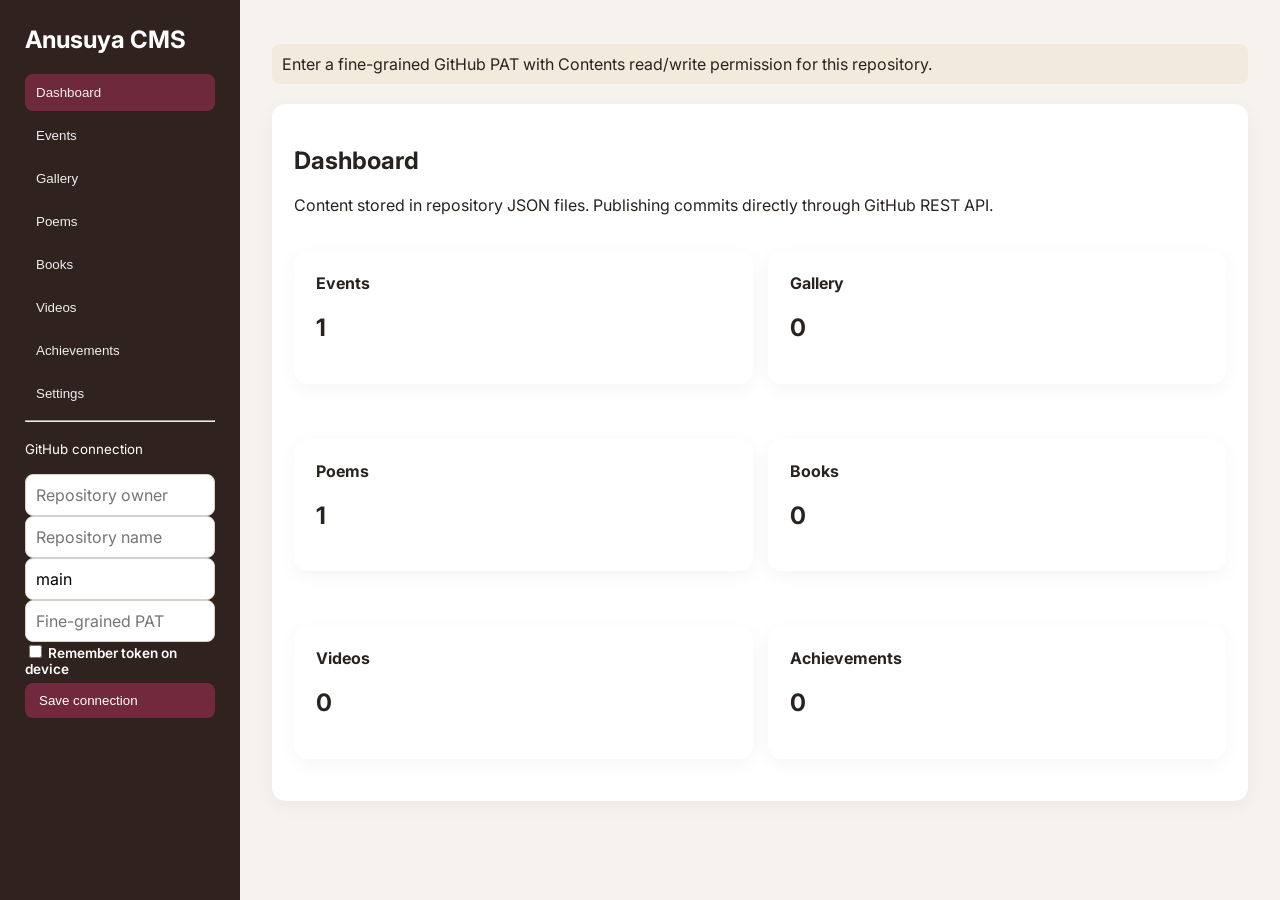
==== admin/index.html @ 7811acab "Add files via upload" ====
<!doctype html><html lang="en"><head><meta charset="utf-8"><meta name="viewport" content="width=device-width,initial-scale=1"><title>Anusuya Sahu CMS</title><link rel="stylesheet" href="css/admin.css"></head><body><div class="shell"><aside><h2>Anusuya CMS</h2><button data-page="dashboard" class="active">Dashboard</button><button data-page="events">Events</button><button data-page="gallery">Gallery</button><button data-page="poems">Poems</button><button data-page="books">Books</button><button data-page="videos">Videos</button><button data-page="achievements">Achievements</button><button data-page="settings">Settings</button><hr><p><small>GitHub connection</small></p><input id="owner" placeholder="Repository owner"><input id="repo" placeholder="Repository name"><input id="branch" placeholder="main"><input id="token" type="password" placeholder="Fine-grained PAT"><label><input id="remember" style="width:auto" type="checkbox"> Remember token on device</label><button class="btn" onclick="saveConnection()">Save connection</button></aside><main><div id="status" class="status">Enter a fine-grained GitHub PAT with Contents read/write permission for this repository.</div><div id="content"></div></main></div><script src="js/github.js"></script><script src="js/admin.js"></script></body></html>
---- admin/css/admin.css ----
@import url('https://fonts.googleapis.com/css2?family=Inter:wght@400;500;600;700&display=swap');*{box-sizing:border-box}body{margin:0;font-family:Inter;background:#f6f3ee;color:#29231f}.shell{display:grid;grid-template-columns:240px 1fr;min-height:100vh}aside{background:#30221e;color:white;padding:25px}aside h2{margin-top:0}aside button{display:block;width:100%;text-align:left;margin:6px 0;padding:11px;border:0;border-radius:8px;background:transparent;color:#eee;cursor:pointer}aside button:hover,aside button.active{background:#6f293d}main{padding:32px}.top{display:flex;justify-content:space-between;align-items:center;gap:15px}.panel{background:white;border-radius:14px;padding:22px;margin:20px 0;box-shadow:0 5px 20px #0000000b}.grid{display:grid;grid-template-columns:repeat(2,1fr);gap:15px}label{display:block;font-size:.85rem;font-weight:600;margin-bottom:4px}input,textarea,select{width:100%;padding:10px;border:1px solid #d8d1c9;border-radius:8px;font:inherit}textarea{min-height:120px}.btn{border:0;border-radius:8px;padding:10px 14px;background:#72283d;color:white;cursor:pointer}.btn.secondary{background:#675e59}.btn.danger{background:#a52a2a}.row{display:flex;gap:8px;flex-wrap:wrap}.item{border-top:1px solid #eee;padding:15px 0}.status{padding:10px;border-radius:8px;background:#f2eadc;margin:12px 0}.hidden{display:none}@media(max-width:750px){.shell{grid-template-columns:1fr}aside{position:static}.grid{grid-template-columns:1fr}}
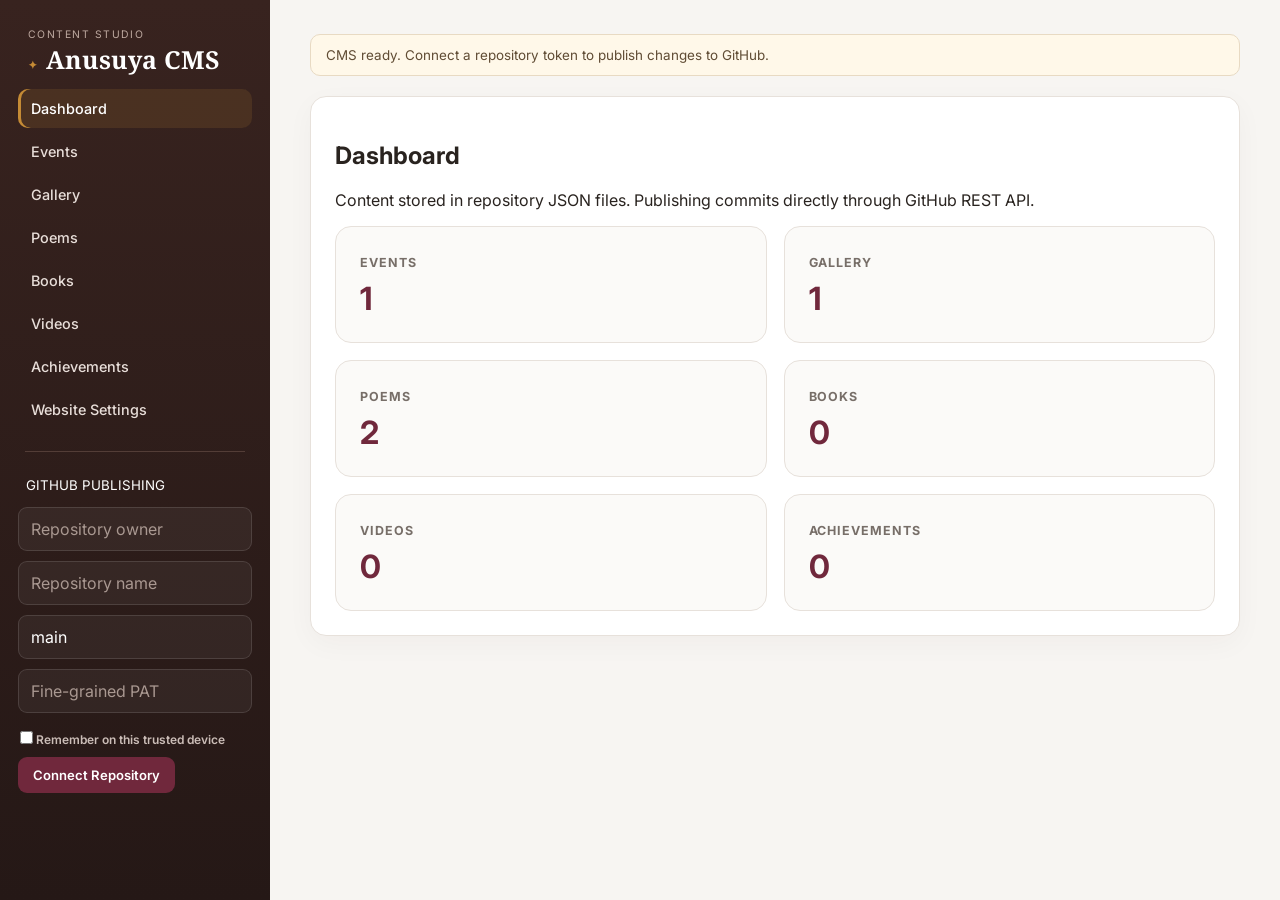
==== commit 79892b29: "Improve admin CMS layout and navigation" ====
--- a/admin/index.html
+++ b/admin/index.html
@@ -1 +1 @@
-<!doctype html><html lang="en"><head><meta charset="utf-8"><meta name="viewport" content="width=device-width,initial-scale=1"><title>Anusuya Sahu CMS</title><link rel="stylesheet" href="css/admin.css"></head><body><div class="shell"><aside><h2>Anusuya CMS</h2><button data-page="dashboard" class="active">Dashboard</button><button data-page="events">Events</button><button data-page="gallery">Gallery</button><button data-page="poems">Poems</button><button data-page="books">Books</button><button data-page="videos">Videos</button><button data-page="achievements">Achievements</button><button data-page="settings">Settings</button><hr><p><small>GitHub connection</small></p><input id="owner" placeholder="Repository owner"><input id="repo" placeholder="Repository name"><input id="branch" placeholder="main"><input id="token" type="password" placeholder="Fine-grained PAT"><label><input id="remember" style="width:auto" type="checkbox"> Remember token on device</label><button class="btn" onclick="saveConnection()">Save connection</button></aside><main><div id="status" class="status">Enter a fine-grained GitHub PAT with Contents read/write permission for this repository.</div><div id="content"></div></main></div><script src="js/github.js"></script><script src="js/admin.js"></script></body></html>+<!doctype html><html lang="en"><head><meta charset="utf-8"><meta name="viewport" content="width=device-width,initial-scale=1"><meta name="robots" content="noindex,nofollow"><title>Anusuya Sahu · Content Studio</title><link rel="stylesheet" href="css/admin.css"></head><body><div class="shell"><aside><h2>Anusuya CMS</h2><button data-page="dashboard" class="active">Dashboard</button><button data-page="events">Events</button><button data-page="gallery">Gallery</button><button data-page="poems">Poems</button><button data-page="books">Books</button><button data-page="videos">Videos</button><button data-page="achievements">Achievements</button><button data-page="settings">Website Settings</button><hr><p><small>GITHUB PUBLISHING</small></p><input id="owner" placeholder="Repository owner"><input id="repo" placeholder="Repository name"><input id="branch" placeholder="main"><input id="token" type="password" placeholder="Fine-grained PAT"><label><input id="remember" style="width:auto" type="checkbox"> Remember on this trusted device</label><button class="btn" onclick="saveConnection()">Connect Repository</button></aside><main><div id="status" class="status">CMS ready. Connect a repository token to publish changes to GitHub.</div><div id="content"></div></main></div><script src="js/github.js"></script><script src="js/admin.js"></script></body></html>
--- a/admin/css/admin.css
+++ b/admin/css/admin.css
@@ -1,2 +1,3 @@
-
-@import url('https://fonts.googleapis.com/css2?family=Inter:wght@400;500;600;700&display=swap');*{box-sizing:border-box}body{margin:0;font-family:Inter;background:#f6f3ee;color:#29231f}.shell{display:grid;grid-template-columns:240px 1fr;min-height:100vh}aside{background:#30221e;color:white;padding:25px}aside h2{margin-top:0}aside button{display:block;width:100%;text-align:left;margin:6px 0;padding:11px;border:0;border-radius:8px;background:transparent;color:#eee;cursor:pointer}aside button:hover,aside button.active{background:#6f293d}main{padding:32px}.top{display:flex;justify-content:space-between;align-items:center;gap:15px}.panel{background:white;border-radius:14px;padding:22px;margin:20px 0;box-shadow:0 5px 20px #0000000b}.grid{display:grid;grid-template-columns:repeat(2,1fr);gap:15px}label{display:block;font-size:.85rem;font-weight:600;margin-bottom:4px}input,textarea,select{width:100%;padding:10px;border:1px solid #d8d1c9;border-radius:8px;font:inherit}textarea{min-height:120px}.btn{border:0;border-radius:8px;padding:10px 14px;background:#72283d;color:white;cursor:pointer}.btn.secondary{background:#675e59}.btn.danger{background:#a52a2a}.row{display:flex;gap:8px;flex-wrap:wrap}.item{border-top:1px solid #eee;padding:15px 0}.status{padding:10px;border-radius:8px;background:#f2eadc;margin:12px 0}.hidden{display:none}@media(max-width:750px){.shell{grid-template-columns:1fr}aside{position:static}.grid{grid-template-columns:1fr}}
+@import url('https://fonts.googleapis.com/css2?family=Inter:wght@400;500;600;700&family=Noto+Serif+Devanagari:wght@600;700&display=swap');*{box-sizing:border-box}:root{--wine:#70283c;--wine2:#4b1927;--gold:#c58b35;--ink:#29231f;--muted:#776e68;--bg:#f7f5f2;--line:#e7e1db}body{margin:0;font-family:Inter,sans-serif;background:var(--bg);color:var(--ink)}.shell{display:grid;grid-template-columns:270px minmax(0,1fr);min-height:100vh}aside{position:sticky;top:0;height:100vh;background:linear-gradient(180deg,#38231f,#251816);color:white;padding:28px 18px;overflow:auto}aside h2{font-family:'Noto Serif Devanagari';font-size:1.55rem;margin:0 10px 4px}aside h2:before{content:'✦';color:var(--gold);font-size:.7rem;margin-right:9px}aside:before{content:'CONTENT STUDIO';display:block;color:#bda89f;letter-spacing:.14em;font-size:.65rem;margin:0 10px 5px}aside button[data-page]{display:flex;align-items:center;width:100%;text-align:left;margin:4px 0;padding:11px 13px;border:0;border-radius:10px;background:transparent;color:#e8ded9;cursor:pointer;font:500 .9rem Inter;transition:.18s}aside button[data-page]:hover,aside button[data-page].active{background:rgba(197,139,53,.14);color:#fff}aside button[data-page].active{box-shadow:inset 3px 0 var(--gold)}aside hr{border:0;border-top:1px solid #533d37;margin:22px 7px}aside p{margin:8px}aside input{background:#ffffff0d;border-color:#ffffff1f;color:white;margin:5px 0}aside input::placeholder{color:#a99891}aside label{color:#cbbdb7;font-size:.75rem;margin:8px 2px}.shell>main{padding:34px 40px;min-width:0}.top{display:flex;justify-content:space-between;align-items:center;gap:15px;margin-bottom:18px}.top h2{font-size:1.75rem;margin:0}.panel{background:white;border:1px solid var(--line);border-radius:16px;padding:24px;margin:18px 0;box-shadow:0 8px 28px rgba(48,32,25,.035)}.panel .panel{box-shadow:none;margin:0;background:#fbfaf8}.grid{display:grid;grid-template-columns:repeat(2,minmax(0,1fr));gap:17px}.panel>.grid>.panel b{color:var(--muted);font-size:.78rem;text-transform:uppercase;letter-spacing:.08em}.panel>.grid>.panel h2{font-size:2rem;color:var(--wine);margin:8px 0 0}label{display:block;font-size:.78rem;font-weight:600;color:#5f5651;margin-bottom:6px}input,textarea,select{width:100%;padding:11px 12px;border:1px solid #dcd5cf;border-radius:9px;background:#fff;font:inherit;outline:none;transition:.15s}input:focus,textarea:focus,select:focus{border-color:#a65d70;box-shadow:0 0 0 3px rgba(112,40,60,.08)}textarea{min-height:135px;resize:vertical}.btn{display:inline-flex;align-items:center;justify-content:center;border:0;border-radius:9px;padding:10px 15px;background:var(--wine);color:white;cursor:pointer;font:600 .82rem Inter;transition:.18s}.btn:hover{background:var(--wine2);transform:translateY(-1px)}.btn.secondary{background:#68605c}.btn.danger{background:#a23a3a}.row{display:flex;gap:8px;flex-wrap:wrap}.item{display:grid;grid-template-columns:minmax(0,1fr) auto;align-items:center;gap:16px;border-top:1px solid #eee8e3;padding:17px 4px}.item:first-child{border-top:0}.item>b{font-size:.95rem}.item small{display:inline-block;margin-left:8px;background:#f1eee9;color:#6e655f;border-radius:999px;padding:3px 8px}.status{position:relative;padding:12px 15px;border:1px solid #e8dac3;border-radius:10px;background:#fff8e9;margin:0 0 20px;color:#604c34;font-size:.84rem}.hidden{display:none}input[type=color]{height:46px;padding:5px}.connection-card{font-size:.78rem}.cms-note{color:var(--muted);font-size:.86rem}
+@media(max-width:900px){.shell{grid-template-columns:220px 1fr}.shell>main{padding:25px}.grid{grid-template-columns:1fr}.item{grid-template-columns:1fr}}
+@media(max-width:700px){.shell{display:block}aside{position:relative;height:auto;padding:18px}aside h2{margin-bottom:12px}aside button[data-page]{display:inline-flex;width:auto;margin:3px;padding:9px 11px}aside hr,aside>p,aside>input,aside>label,aside>button.btn{display:none}.shell>main{padding:18px}.top{align-items:flex-start}.panel{padding:18px}.row .btn{flex:1}.item{grid-template-columns:1fr}}
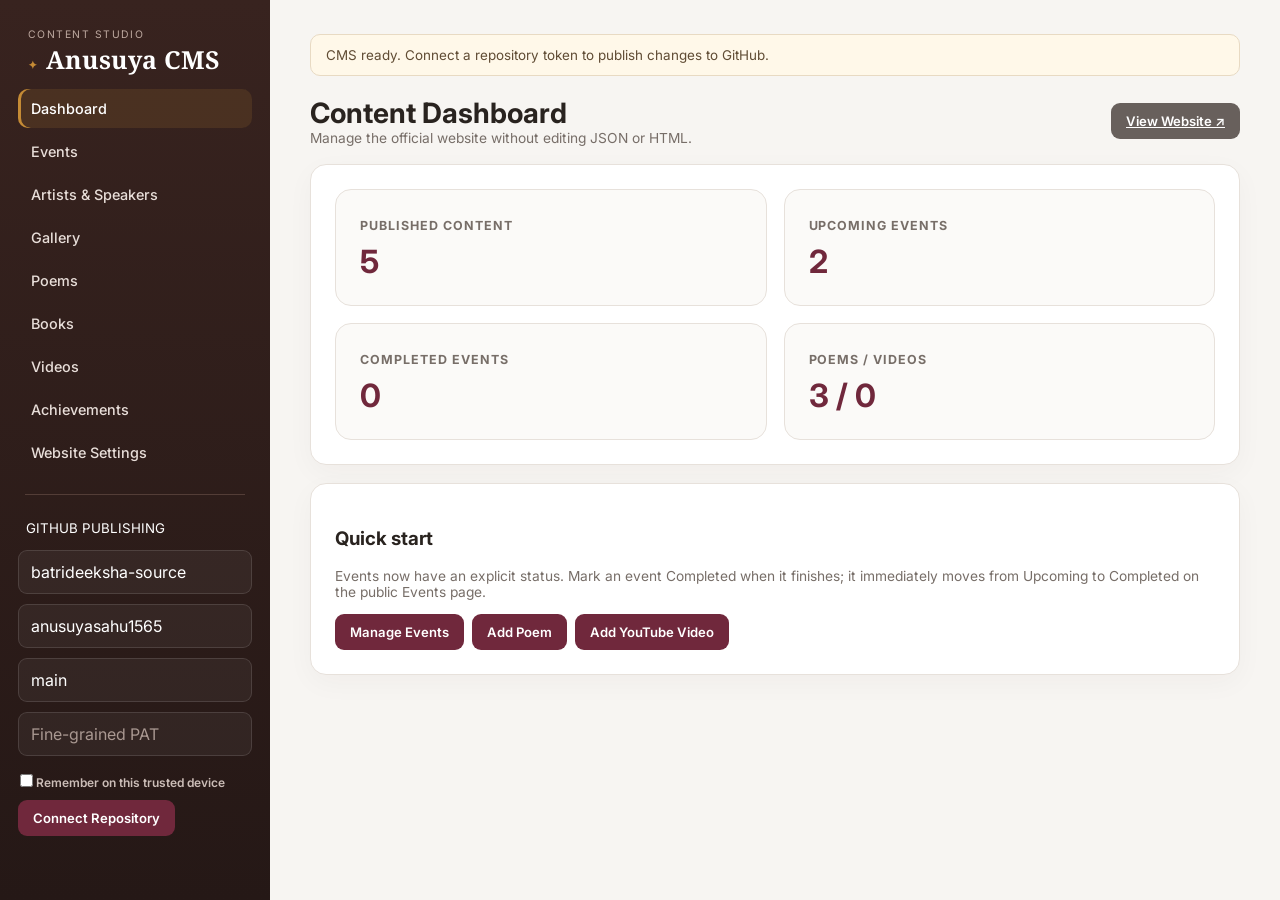
==== commit bbe23a2d: "Add Featured People manager to CMS" ====
--- a/admin/index.html
+++ b/admin/index.html
@@ -1 +1 @@
-<!doctype html><html lang="en"><head><meta charset="utf-8"><meta name="viewport" content="width=device-width,initial-scale=1"><meta name="robots" content="noindex,nofollow"><title>Anusuya Sahu · Content Studio</title><link rel="stylesheet" href="css/admin.css"></head><body><div class="shell"><aside><h2>Anusuya CMS</h2><button data-page="dashboard" class="active">Dashboard</button><button data-page="events">Events</button><button data-page="gallery">Gallery</button><button data-page="poems">Poems</button><button data-page="books">Books</button><button data-page="videos">Videos</button><button data-page="achievements">Achievements</button><button data-page="settings">Website Settings</button><hr><p><small>GITHUB PUBLISHING</small></p><input id="owner" placeholder="Repository owner"><input id="repo" placeholder="Repository name"><input id="branch" placeholder="main"><input id="token" type="password" placeholder="Fine-grained PAT"><label><input id="remember" style="width:auto" type="checkbox"> Remember on this trusted device</label><button class="btn" onclick="saveConnection()">Connect Repository</button></aside><main><div id="status" class="status">CMS ready. Connect a repository token to publish changes to GitHub.</div><div id="content"></div></main></div><script src="js/github.js"></script><script src="js/admin.js"></script></body></html>+<!doctype html><html lang="en"><head><meta charset="utf-8"><meta name="viewport" content="width=device-width,initial-scale=1"><meta name="robots" content="noindex,nofollow"><title>Anusuya Sahu · Content Studio</title><link rel="stylesheet" href="css/admin.css"></head><body><div class="shell"><aside><h2>Anusuya CMS</h2><button data-page="dashboard" class="active">Dashboard</button><button data-page="events">Events</button><button data-page="people">Artists & Speakers</button><button data-page="gallery">Gallery</button><button data-page="poems">Poems</button><button data-page="books">Books</button><button data-page="videos">Videos</button><button data-page="achievements">Achievements</button><button data-page="settings">Website Settings</button><hr><p><small>GITHUB PUBLISHING</small></p><input id="owner" placeholder="Repository owner"><input id="repo" placeholder="Repository name"><input id="branch" placeholder="main"><input id="token" type="password" placeholder="Fine-grained PAT"><label><input id="remember" style="width:auto" type="checkbox"> Remember on this trusted device</label><button class="btn" onclick="saveConnection()">Connect Repository</button></aside><main><div id="status" class="status">CMS ready. Connect a repository token to publish changes to GitHub.</div><div id="content"></div></main></div><script src="js/github.js"></script><script src="js/admin.js"></script></body></html>
--- a/admin/css/admin.css
+++ b/admin/css/admin.css
@@ -1,3 +1,3 @@
-@import url('https://fonts.googleapis.com/css2?family=Inter:wght@400;500;600;700&family=Noto+Serif+Devanagari:wght@600;700&display=swap');*{box-sizing:border-box}:root{--wine:#70283c;--wine2:#4b1927;--gold:#c58b35;--ink:#29231f;--muted:#776e68;--bg:#f7f5f2;--line:#e7e1db}body{margin:0;font-family:Inter,sans-serif;background:var(--bg);color:var(--ink)}.shell{display:grid;grid-template-columns:270px minmax(0,1fr);min-height:100vh}aside{position:sticky;top:0;height:100vh;background:linear-gradient(180deg,#38231f,#251816);color:white;padding:28px 18px;overflow:auto}aside h2{font-family:'Noto Serif Devanagari';font-size:1.55rem;margin:0 10px 4px}aside h2:before{content:'✦';color:var(--gold);font-size:.7rem;margin-right:9px}aside:before{content:'CONTENT STUDIO';display:block;color:#bda89f;letter-spacing:.14em;font-size:.65rem;margin:0 10px 5px}aside button[data-page]{display:flex;align-items:center;width:100%;text-align:left;margin:4px 0;padding:11px 13px;border:0;border-radius:10px;background:transparent;color:#e8ded9;cursor:pointer;font:500 .9rem Inter;transition:.18s}aside button[data-page]:hover,aside button[data-page].active{background:rgba(197,139,53,.14);color:#fff}aside button[data-page].active{box-shadow:inset 3px 0 var(--gold)}aside hr{border:0;border-top:1px solid #533d37;margin:22px 7px}aside p{margin:8px}aside input{background:#ffffff0d;border-color:#ffffff1f;color:white;margin:5px 0}aside input::placeholder{color:#a99891}aside label{color:#cbbdb7;font-size:.75rem;margin:8px 2px}.shell>main{padding:34px 40px;min-width:0}.top{display:flex;justify-content:space-between;align-items:center;gap:15px;margin-bottom:18px}.top h2{font-size:1.75rem;margin:0}.panel{background:white;border:1px solid var(--line);border-radius:16px;padding:24px;margin:18px 0;box-shadow:0 8px 28px rgba(48,32,25,.035)}.panel .panel{box-shadow:none;margin:0;background:#fbfaf8}.grid{display:grid;grid-template-columns:repeat(2,minmax(0,1fr));gap:17px}.panel>.grid>.panel b{color:var(--muted);font-size:.78rem;text-transform:uppercase;letter-spacing:.08em}.panel>.grid>.panel h2{font-size:2rem;color:var(--wine);margin:8px 0 0}label{display:block;font-size:.78rem;font-weight:600;color:#5f5651;margin-bottom:6px}input,textarea,select{width:100%;padding:11px 12px;border:1px solid #dcd5cf;border-radius:9px;background:#fff;font:inherit;outline:none;transition:.15s}input:focus,textarea:focus,select:focus{border-color:#a65d70;box-shadow:0 0 0 3px rgba(112,40,60,.08)}textarea{min-height:135px;resize:vertical}.btn{display:inline-flex;align-items:center;justify-content:center;border:0;border-radius:9px;padding:10px 15px;background:var(--wine);color:white;cursor:pointer;font:600 .82rem Inter;transition:.18s}.btn:hover{background:var(--wine2);transform:translateY(-1px)}.btn.secondary{background:#68605c}.btn.danger{background:#a23a3a}.row{display:flex;gap:8px;flex-wrap:wrap}.item{display:grid;grid-template-columns:minmax(0,1fr) auto;align-items:center;gap:16px;border-top:1px solid #eee8e3;padding:17px 4px}.item:first-child{border-top:0}.item>b{font-size:.95rem}.item small{display:inline-block;margin-left:8px;background:#f1eee9;color:#6e655f;border-radius:999px;padding:3px 8px}.status{position:relative;padding:12px 15px;border:1px solid #e8dac3;border-radius:10px;background:#fff8e9;margin:0 0 20px;color:#604c34;font-size:.84rem}.hidden{display:none}input[type=color]{height:46px;padding:5px}.connection-card{font-size:.78rem}.cms-note{color:var(--muted);font-size:.86rem}
+@import url('https://fonts.googleapis.com/css2?family=Inter:wght@400;500;600;700&family=Noto+Serif+Devanagari:wght@600;700&display=swap');*{box-sizing:border-box}:root{--wine:#70283c;--wine2:#4b1927;--gold:#c58b35;--ink:#29231f;--muted:#776e68;--bg:#f7f5f2;--line:#e7e1db}body{margin:0;font-family:Inter,sans-serif;background:var(--bg);color:var(--ink)}.shell{display:grid;grid-template-columns:270px minmax(0,1fr);min-height:100vh}aside{position:sticky;top:0;height:100vh;background:linear-gradient(180deg,#38231f,#251816);color:white;padding:28px 18px;overflow:auto}aside h2{font-family:'Noto Serif Devanagari';font-size:1.55rem;margin:0 10px 4px}aside h2:before{content:'✦';color:var(--gold);font-size:.7rem;margin-right:9px}aside:before{content:'CONTENT STUDIO';display:block;color:#bda89f;letter-spacing:.14em;font-size:.65rem;margin:0 10px 5px}aside button[data-page]{display:flex;align-items:center;width:100%;text-align:left;margin:4px 0;padding:11px 13px;border:0;border-radius:10px;background:transparent;color:#e8ded9;cursor:pointer;font:500 .9rem Inter;transition:.18s}aside button[data-page]:hover,aside button[data-page].active{background:rgba(197,139,53,.14);color:#fff}aside button[data-page].active{box-shadow:inset 3px 0 var(--gold)}aside hr{border:0;border-top:1px solid #533d37;margin:22px 7px}aside p{margin:8px}aside input{background:#ffffff0d;border-color:#ffffff1f;color:white;margin:5px 0}aside input::placeholder{color:#a99891}aside label{color:#cbbdb7;font-size:.75rem;margin:8px 2px}.shell>main{padding:34px 40px;min-width:0}.top{display:flex;justify-content:space-between;align-items:center;gap:15px;margin-bottom:18px}.top h2{font-size:1.75rem;margin:0}.panel{background:white;border:1px solid var(--line);border-radius:16px;padding:24px;margin:18px 0;box-shadow:0 8px 28px rgba(48,32,25,.035)}.panel .panel{box-shadow:none;margin:0;background:#fbfaf8}.grid{display:grid;grid-template-columns:repeat(2,minmax(0,1fr));gap:17px}.panel>.grid>.panel b{color:var(--muted);font-size:.78rem;text-transform:uppercase;letter-spacing:.08em}.panel>.grid>.panel h2{font-size:2rem;color:var(--wine);margin:8px 0 0}label{display:block;font-size:.78rem;font-weight:600;color:#5f5651;margin-bottom:6px}input,textarea,select{width:100%;padding:11px 12px;border:1px solid #dcd5cf;border-radius:9px;background:#fff;font:inherit;outline:none;transition:.15s}input:focus,textarea:focus,select:focus{border-color:#a65d70;box-shadow:0 0 0 3px rgba(112,40,60,.08)}textarea{min-height:135px;resize:vertical}.btn{display:inline-flex;align-items:center;justify-content:center;border:0;border-radius:9px;padding:10px 15px;background:var(--wine);color:white;cursor:pointer;font:600 .82rem Inter;transition:.18s}.btn:hover{background:var(--wine2);transform:translateY(-1px)}.btn.secondary{background:#68605c}.btn.danger{background:#a23a3a}.btn.success{background:#32634a}.btn.success:hover{background:#244d39}.btn.outline{background:#fff;color:var(--wine);border:1px solid #d9c6cc}.row{display:flex;gap:8px;flex-wrap:wrap}.item{display:grid;grid-template-columns:minmax(0,1fr) auto;align-items:center;gap:16px;border-top:1px solid #eee8e3;padding:17px 4px}.item:first-child{border-top:0}.item>b{font-size:.95rem}.item small{display:inline-block;margin-left:8px;background:#f1eee9;color:#6e655f;border-radius:999px;padding:3px 8px}.status{position:relative;padding:12px 15px;border:1px solid #e8dac3;border-radius:10px;background:#fff8e9;margin:0 0 20px;color:#604c34;font-size:.84rem}.hidden{display:none}input[type=color]{height:46px;padding:5px}.connection-card{font-size:.78rem}.cms-note{color:var(--muted);font-size:.86rem}.event-admin-badge{display:inline-flex;margin-left:8px;padding:4px 8px;border-radius:999px;font-size:.72rem;font-weight:700}.event-admin-badge.upcoming{background:#fff4df;color:#92580b}.event-admin-badge.completed{background:#eaf4ed;color:#376148}.event-status-editor{background:linear-gradient(135deg,#fbf6ee,#fff);border:1px solid #eadcc9;border-radius:14px;padding:17px;margin-bottom:20px}.status-options{display:grid;grid-template-columns:1fr 1fr;gap:12px}.status-choice{display:flex;align-items:center;gap:11px;padding:14px;border:1px solid #ddd5cf;border-radius:11px;background:#fff;cursor:pointer;margin:0}.status-choice:has(input:checked){border-color:var(--wine);box-shadow:0 0 0 3px rgba(112,40,60,.07)}.status-choice input{width:auto;margin:0}.status-choice span{display:flex;flex-direction:column}.status-choice b{font-size:.86rem}.status-choice small{color:var(--muted);font-weight:400;margin:2px 0 0;background:none;padding:0}
 @media(max-width:900px){.shell{grid-template-columns:220px 1fr}.shell>main{padding:25px}.grid{grid-template-columns:1fr}.item{grid-template-columns:1fr}}
-@media(max-width:700px){.shell{display:block}aside{position:relative;height:auto;padding:18px}aside h2{margin-bottom:12px}aside button[data-page]{display:inline-flex;width:auto;margin:3px;padding:9px 11px}aside hr,aside>p,aside>input,aside>label,aside>button.btn{display:none}.shell>main{padding:18px}.top{align-items:flex-start}.panel{padding:18px}.row .btn{flex:1}.item{grid-template-columns:1fr}}
+@media(max-width:700px){.shell{display:block}aside{position:relative;height:auto;padding:18px}aside h2{margin-bottom:12px}aside button[data-page]{display:inline-flex;width:auto;margin:3px;padding:9px 11px}aside hr,aside>p,aside>input,aside>label,aside>button.btn{display:none}.shell>main{padding:18px}.top{align-items:flex-start}.panel{padding:18px}.row .btn{flex:1}.item{grid-template-columns:1fr}.status-options{grid-template-columns:1fr}.event-admin-badge{margin:8px 0 0}}
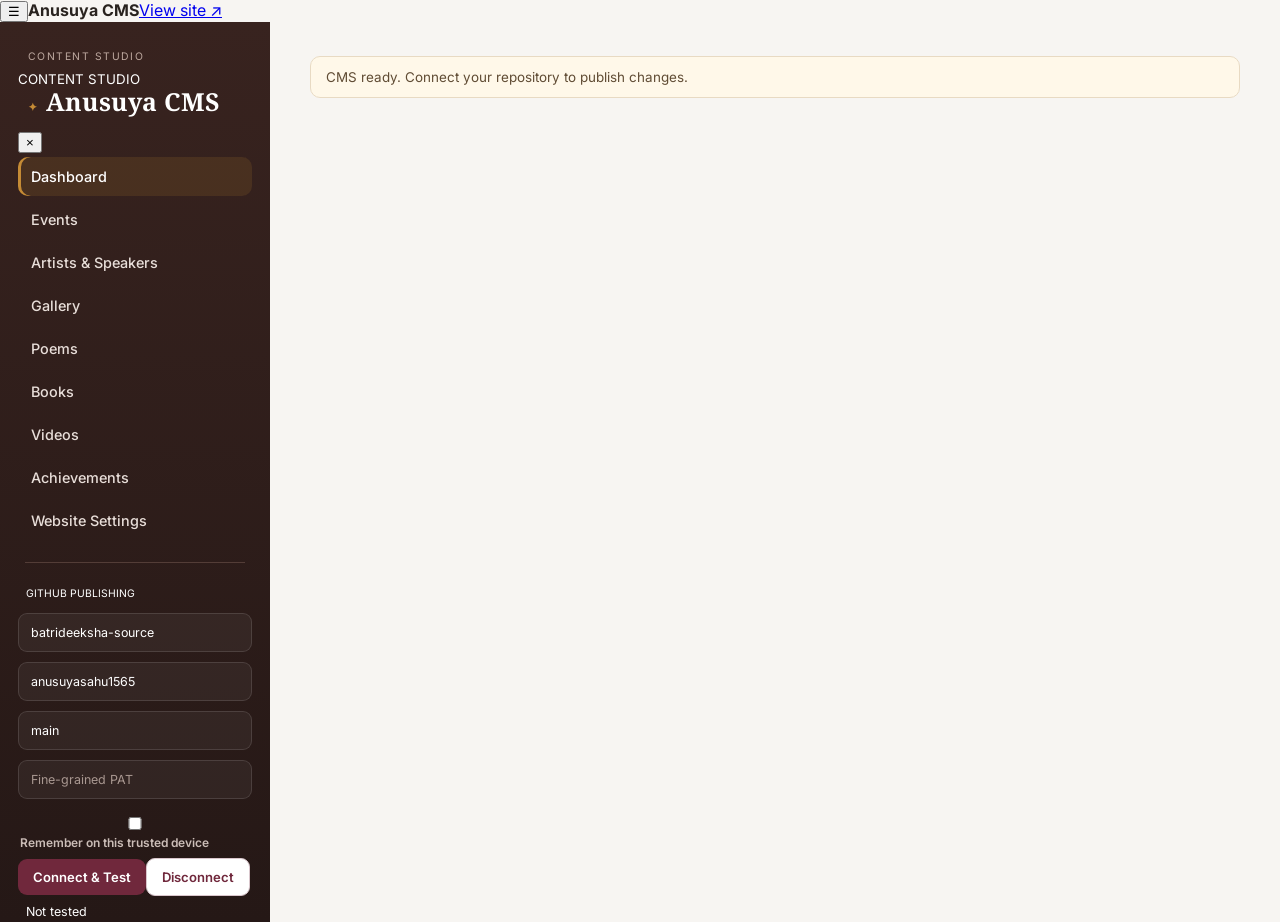
==== commit 6f5969d7: "Upgrade admin CMS shell and mobile controls" ====
--- a/admin/index.html
+++ b/admin/index.html
@@ -1 +1 @@
-<!doctype html><html lang="en"><head><meta charset="utf-8"><meta name="viewport" content="width=device-width,initial-scale=1"><meta name="robots" content="noindex,nofollow"><title>Anusuya Sahu · Content Studio</title><link rel="stylesheet" href="css/admin.css"></head><body><div class="shell"><aside><h2>Anusuya CMS</h2><button data-page="dashboard" class="active">Dashboard</button><button data-page="events">Events</button><button data-page="people">Artists & Speakers</button><button data-page="gallery">Gallery</button><button data-page="poems">Poems</button><button data-page="books">Books</button><button data-page="videos">Videos</button><button data-page="achievements">Achievements</button><button data-page="settings">Website Settings</button><hr><p><small>GITHUB PUBLISHING</small></p><input id="owner" placeholder="Repository owner"><input id="repo" placeholder="Repository name"><input id="branch" placeholder="main"><input id="token" type="password" placeholder="Fine-grained PAT"><label><input id="remember" style="width:auto" type="checkbox"> Remember on this trusted device</label><button class="btn" onclick="saveConnection()">Connect Repository</button></aside><main><div id="status" class="status">CMS ready. Connect a repository token to publish changes to GitHub.</div><div id="content"></div></main></div><script src="js/github.js"></script><script src="js/admin.js"></script></body></html>+<!doctype html><html lang="en"><head><meta charset="utf-8"><meta name="viewport" content="width=device-width,initial-scale=1,viewport-fit=cover"><meta name="robots" content="noindex,nofollow"><title>Anusuya Sahu · Content Studio</title><link rel="stylesheet" href="css/admin.css"></head><body><header class="mobile-admin-bar"><button id="adminMenu" aria-label="Open admin menu">☰</button><b>Anusuya CMS</b><a href="../index.html" target="_blank">View site ↗</a></header><div class="shell"><aside id="adminSidebar"><div class="side-head"><div><small>CONTENT STUDIO</small><h2>Anusuya CMS</h2></div><button id="closeAdminMenu" aria-label="Close menu">×</button></div><nav class="cms-nav"><button data-page="dashboard" class="active">Dashboard</button><button data-page="events">Events</button><button data-page="people">Artists & Speakers</button><button data-page="gallery">Gallery</button><button data-page="poems">Poems</button><button data-page="books">Books</button><button data-page="videos">Videos</button><button data-page="achievements">Achievements</button><button data-page="settings">Website Settings</button></nav><hr><section class="connection-card"><p><small>GITHUB PUBLISHING</small></p><input id="owner" placeholder="Repository owner" autocomplete="off"><input id="repo" placeholder="Repository name" autocomplete="off"><input id="branch" placeholder="main" autocomplete="off"><input id="token" type="password" placeholder="Fine-grained PAT" autocomplete="off"><label class="remember"><input id="remember" type="checkbox"> Remember on this trusted device</label><div class="connection-actions"><button class="btn" onclick="saveConnection()">Connect & Test</button><button class="btn outline" onclick="disconnectGitHub()">Disconnect</button></div><p id="connectionState" class="connection-state">Not tested</p></section></aside><main><div id="status" class="status" role="status">CMS ready. Connect your repository to publish changes.</div><div id="content"></div></main></div><script src="js/github.js"></script><script src="js/admin.js"></script><script>const sidebar=document.getElementById('adminSidebar');adminMenu.onclick=()=>sidebar.classList.add('open');closeAdminMenu.onclick=()=>sidebar.classList.remove('open');document.addEventListener('click',e=>{if(innerWidth<=700&&e.target.closest('.cms-nav button'))sidebar.classList.remove('open')});</script></body></html>
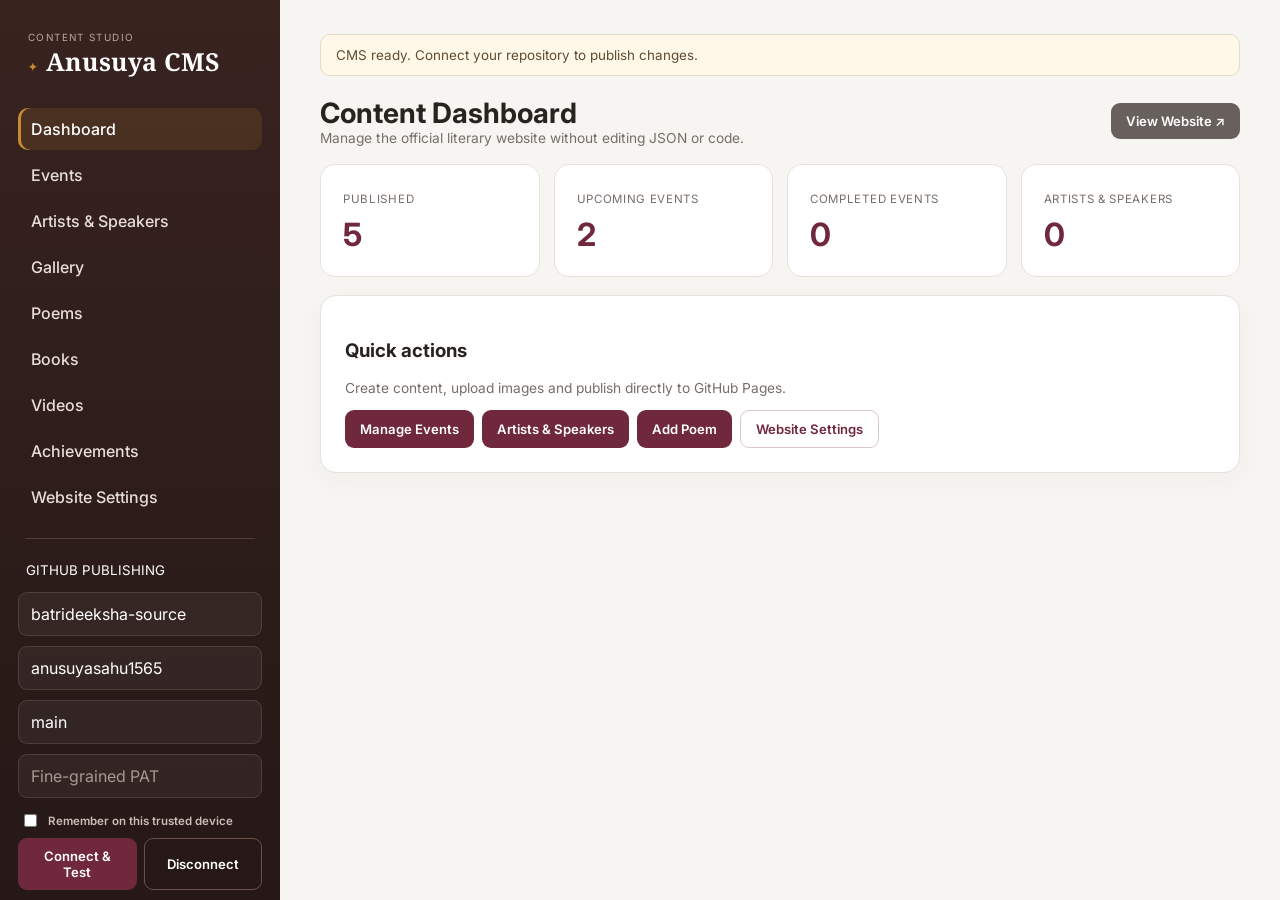
==== commit 62f2299c: "Enable iPhone friendly CMS image uploads" ====
--- a/admin/index.html
+++ b/admin/index.html
@@ -1 +1 @@
-<!doctype html><html lang="en"><head><meta charset="utf-8"><meta name="viewport" content="width=device-width,initial-scale=1,viewport-fit=cover"><meta name="robots" content="noindex,nofollow"><title>Anusuya Sahu · Content Studio</title><link rel="stylesheet" href="css/admin.css"></head><body><header class="mobile-admin-bar"><button id="adminMenu" aria-label="Open admin menu">☰</button><b>Anusuya CMS</b><a href="../index.html" target="_blank">View site ↗</a></header><div class="shell"><aside id="adminSidebar"><div class="side-head"><div><small>CONTENT STUDIO</small><h2>Anusuya CMS</h2></div><button id="closeAdminMenu" aria-label="Close menu">×</button></div><nav class="cms-nav"><button data-page="dashboard" class="active">Dashboard</button><button data-page="events">Events</button><button data-page="people">Artists & Speakers</button><button data-page="gallery">Gallery</button><button data-page="poems">Poems</button><button data-page="books">Books</button><button data-page="videos">Videos</button><button data-page="achievements">Achievements</button><button data-page="settings">Website Settings</button></nav><hr><section class="connection-card"><p><small>GITHUB PUBLISHING</small></p><input id="owner" placeholder="Repository owner" autocomplete="off"><input id="repo" placeholder="Repository name" autocomplete="off"><input id="branch" placeholder="main" autocomplete="off"><input id="token" type="password" placeholder="Fine-grained PAT" autocomplete="off"><label class="remember"><input id="remember" type="checkbox"> Remember on this trusted device</label><div class="connection-actions"><button class="btn" onclick="saveConnection()">Connect & Test</button><button class="btn outline" onclick="disconnectGitHub()">Disconnect</button></div><p id="connectionState" class="connection-state">Not tested</p></section></aside><main><div id="status" class="status" role="status">CMS ready. Connect your repository to publish changes.</div><div id="content"></div></main></div><script src="js/github.js"></script><script src="js/admin.js"></script><script>const sidebar=document.getElementById('adminSidebar');adminMenu.onclick=()=>sidebar.classList.add('open');closeAdminMenu.onclick=()=>sidebar.classList.remove('open');document.addEventListener('click',e=>{if(innerWidth<=700&&e.target.closest('.cms-nav button'))sidebar.classList.remove('open')});</script></body></html>+<!doctype html><html lang="en"><head><meta charset="utf-8"><meta name="viewport" content="width=device-width,initial-scale=1,viewport-fit=cover"><meta name="robots" content="noindex,nofollow"><title>Anusuya Sahu · Content Studio</title><link rel="stylesheet" href="css/admin.css"></head><body><header class="mobile-admin-bar"><button id="adminMenu" aria-label="Open admin menu">☰</button><b>Anusuya CMS</b><a href="../index.html" target="_blank">View site ↗</a></header><div class="shell"><aside id="adminSidebar"><div class="side-head"><div><small>CONTENT STUDIO</small><h2>Anusuya CMS</h2></div><button id="closeAdminMenu" aria-label="Close menu">×</button></div><nav class="cms-nav"><button data-page="dashboard" class="active">Dashboard</button><button data-page="events">Events</button><button data-page="people">Artists & Speakers</button><button data-page="gallery">Gallery</button><button data-page="poems">Poems</button><button data-page="books">Books</button><button data-page="videos">Videos</button><button data-page="achievements">Achievements</button><button data-page="settings">Website Settings</button></nav><hr><section class="connection-card"><p><small>GITHUB PUBLISHING</small></p><input id="owner" placeholder="Repository owner" autocomplete="off"><input id="repo" placeholder="Repository name" autocomplete="off"><input id="branch" placeholder="main" autocomplete="off"><input id="token" type="password" placeholder="Fine-grained PAT" autocomplete="off"><label class="remember"><input id="remember" type="checkbox"> Remember on this trusted device</label><div class="connection-actions"><button class="btn" onclick="saveConnection()">Connect & Test</button><button class="btn outline" onclick="disconnectGitHub()">Disconnect</button></div><p id="connectionState" class="connection-state">Not tested</p></section></aside><main><div id="status" class="status" role="status">CMS ready. Connect your repository to publish changes.</div><div id="content"></div></main></div><script src="js/github.js"></script><script src="js/image-upload.js"></script><script src="js/admin.js"></script><script src="js/upload-patch.js"></script><script>const sidebar=document.getElementById('adminSidebar');adminMenu.onclick=()=>sidebar.classList.add('open');closeAdminMenu.onclick=()=>sidebar.classList.remove('open');document.addEventListener('click',e=>{if(innerWidth<=700&&e.target.closest('.cms-nav button'))sidebar.classList.remove('open')});</script></body></html>
--- a/admin/css/admin.css
+++ b/admin/css/admin.css
@@ -1,3 +1,4 @@
-@import url('https://fonts.googleapis.com/css2?family=Inter:wght@400;500;600;700&family=Noto+Serif+Devanagari:wght@600;700&display=swap');*{box-sizing:border-box}:root{--wine:#70283c;--wine2:#4b1927;--gold:#c58b35;--ink:#29231f;--muted:#776e68;--bg:#f7f5f2;--line:#e7e1db}body{margin:0;font-family:Inter,sans-serif;background:var(--bg);color:var(--ink)}.shell{display:grid;grid-template-columns:270px minmax(0,1fr);min-height:100vh}aside{position:sticky;top:0;height:100vh;background:linear-gradient(180deg,#38231f,#251816);color:white;padding:28px 18px;overflow:auto}aside h2{font-family:'Noto Serif Devanagari';font-size:1.55rem;margin:0 10px 4px}aside h2:before{content:'✦';color:var(--gold);font-size:.7rem;margin-right:9px}aside:before{content:'CONTENT STUDIO';display:block;color:#bda89f;letter-spacing:.14em;font-size:.65rem;margin:0 10px 5px}aside button[data-page]{display:flex;align-items:center;width:100%;text-align:left;margin:4px 0;padding:11px 13px;border:0;border-radius:10px;background:transparent;color:#e8ded9;cursor:pointer;font:500 .9rem Inter;transition:.18s}aside button[data-page]:hover,aside button[data-page].active{background:rgba(197,139,53,.14);color:#fff}aside button[data-page].active{box-shadow:inset 3px 0 var(--gold)}aside hr{border:0;border-top:1px solid #533d37;margin:22px 7px}aside p{margin:8px}aside input{background:#ffffff0d;border-color:#ffffff1f;color:white;margin:5px 0}aside input::placeholder{color:#a99891}aside label{color:#cbbdb7;font-size:.75rem;margin:8px 2px}.shell>main{padding:34px 40px;min-width:0}.top{display:flex;justify-content:space-between;align-items:center;gap:15px;margin-bottom:18px}.top h2{font-size:1.75rem;margin:0}.panel{background:white;border:1px solid var(--line);border-radius:16px;padding:24px;margin:18px 0;box-shadow:0 8px 28px rgba(48,32,25,.035)}.panel .panel{box-shadow:none;margin:0;background:#fbfaf8}.grid{display:grid;grid-template-columns:repeat(2,minmax(0,1fr));gap:17px}.panel>.grid>.panel b{color:var(--muted);font-size:.78rem;text-transform:uppercase;letter-spacing:.08em}.panel>.grid>.panel h2{font-size:2rem;color:var(--wine);margin:8px 0 0}label{display:block;font-size:.78rem;font-weight:600;color:#5f5651;margin-bottom:6px}input,textarea,select{width:100%;padding:11px 12px;border:1px solid #dcd5cf;border-radius:9px;background:#fff;font:inherit;outline:none;transition:.15s}input:focus,textarea:focus,select:focus{border-color:#a65d70;box-shadow:0 0 0 3px rgba(112,40,60,.08)}textarea{min-height:135px;resize:vertical}.btn{display:inline-flex;align-items:center;justify-content:center;border:0;border-radius:9px;padding:10px 15px;background:var(--wine);color:white;cursor:pointer;font:600 .82rem Inter;transition:.18s}.btn:hover{background:var(--wine2);transform:translateY(-1px)}.btn.secondary{background:#68605c}.btn.danger{background:#a23a3a}.btn.success{background:#32634a}.btn.success:hover{background:#244d39}.btn.outline{background:#fff;color:var(--wine);border:1px solid #d9c6cc}.row{display:flex;gap:8px;flex-wrap:wrap}.item{display:grid;grid-template-columns:minmax(0,1fr) auto;align-items:center;gap:16px;border-top:1px solid #eee8e3;padding:17px 4px}.item:first-child{border-top:0}.item>b{font-size:.95rem}.item small{display:inline-block;margin-left:8px;background:#f1eee9;color:#6e655f;border-radius:999px;padding:3px 8px}.status{position:relative;padding:12px 15px;border:1px solid #e8dac3;border-radius:10px;background:#fff8e9;margin:0 0 20px;color:#604c34;font-size:.84rem}.hidden{display:none}input[type=color]{height:46px;padding:5px}.connection-card{font-size:.78rem}.cms-note{color:var(--muted);font-size:.86rem}.event-admin-badge{display:inline-flex;margin-left:8px;padding:4px 8px;border-radius:999px;font-size:.72rem;font-weight:700}.event-admin-badge.upcoming{background:#fff4df;color:#92580b}.event-admin-badge.completed{background:#eaf4ed;color:#376148}.event-status-editor{background:linear-gradient(135deg,#fbf6ee,#fff);border:1px solid #eadcc9;border-radius:14px;padding:17px;margin-bottom:20px}.status-options{display:grid;grid-template-columns:1fr 1fr;gap:12px}.status-choice{display:flex;align-items:center;gap:11px;padding:14px;border:1px solid #ddd5cf;border-radius:11px;background:#fff;cursor:pointer;margin:0}.status-choice:has(input:checked){border-color:var(--wine);box-shadow:0 0 0 3px rgba(112,40,60,.07)}.status-choice input{width:auto;margin:0}.status-choice span{display:flex;flex-direction:column}.status-choice b{font-size:.86rem}.status-choice small{color:var(--muted);font-weight:400;margin:2px 0 0;background:none;padding:0}
-@media(max-width:900px){.shell{grid-template-columns:220px 1fr}.shell>main{padding:25px}.grid{grid-template-columns:1fr}.item{grid-template-columns:1fr}}
-@media(max-width:700px){.shell{display:block}aside{position:relative;height:auto;padding:18px}aside h2{margin-bottom:12px}aside button[data-page]{display:inline-flex;width:auto;margin:3px;padding:9px 11px}aside hr,aside>p,aside>input,aside>label,aside>button.btn{display:none}.shell>main{padding:18px}.top{align-items:flex-start}.panel{padding:18px}.row .btn{flex:1}.item{grid-template-columns:1fr}.status-options{grid-template-columns:1fr}.event-admin-badge{margin:8px 0 0}}
+@import url('https://fonts.googleapis.com/css2?family=Inter:wght@400;500;600;700&family=Noto+Serif+Devanagari:wght@600;700&display=swap');*{box-sizing:border-box}:root{--wine:#70283c;--wine2:#4b1927;--gold:#c58b35;--ink:#29231f;--muted:#776e68;--bg:#f7f5f2;--line:#e7e1db;--green:#32634a;--red:#a23a3a}body{margin:0;font-family:Inter,sans-serif;background:var(--bg);color:var(--ink)}button,input,textarea,select{font:inherit}.mobile-admin-bar{display:none}.shell{display:grid;grid-template-columns:280px minmax(0,1fr);min-height:100vh}aside{position:sticky;top:0;height:100vh;background:linear-gradient(180deg,#38231f,#251816);color:#fff;padding:25px 18px;overflow:auto;z-index:50}.side-head{display:flex;align-items:center;justify-content:space-between;padding:0 10px 14px}.side-head small{color:#bda89f;letter-spacing:.14em;font-size:.62rem}.side-head h2{font-family:'Noto Serif Devanagari';font-size:1.55rem;margin:3px 0}.side-head h2:before{content:'✦';color:var(--gold);font-size:.7rem;margin-right:9px}#closeAdminMenu{display:none;background:none;border:0;color:white;font-size:1.8rem}.cms-nav button{display:flex;align-items:center;width:100%;text-align:left;margin:4px 0;padding:11px 13px;border:0;border-radius:10px;background:transparent;color:#e8ded9;cursor:pointer;font-weight:500;transition:.18s}.cms-nav button:hover,.cms-nav button.active{background:rgba(197,139,53,.14);color:#fff}.cms-nav button.active{box-shadow:inset 3px 0 var(--gold)}aside hr{border:0;border-top:1px solid #533d37;margin:20px 7px}.connection-card p{margin:8px}.connection-card>input{background:#ffffff0d;border-color:#ffffff1f;color:#fff;margin:5px 0}.connection-card input::placeholder{color:#a99891}.remember{display:flex;align-items:center;gap:8px;color:#cbbdb7;font-size:.72rem;margin:8px 2px}.remember input{width:auto}.connection-actions{display:grid;grid-template-columns:1fr 1fr;gap:7px}.connection-state{font-size:.72rem;color:#bcaea8}.connection-state.ok{color:#9bd4ad}.connection-state.bad{color:#f0a6a6}.shell>main{padding:34px 40px;min-width:0;max-width:1500px;width:100%}.top{display:flex;justify-content:space-between;align-items:center;gap:15px;margin-bottom:18px}.top h2,.top h3{margin:0}.top h2{font-size:1.75rem}.panel{background:#fff;border:1px solid var(--line);border-radius:16px;padding:24px;margin:18px 0;box-shadow:0 8px 28px rgba(48,32,25,.035)}.grid{display:grid;grid-template-columns:repeat(2,minmax(0,1fr));gap:17px}.stat-grid{display:grid;grid-template-columns:repeat(4,minmax(0,1fr));gap:14px}.stat-grid article{background:#fff;border:1px solid var(--line);border-radius:15px;padding:22px}.stat-grid span{font-size:.72rem;text-transform:uppercase;letter-spacing:.06em;color:var(--muted)}.stat-grid b{display:block;color:var(--wine);font-size:2rem;margin-top:8px}label{display:block;font-size:.78rem;font-weight:600;color:#5f5651;margin-bottom:6px}input,textarea,select{width:100%;padding:11px 12px;border:1px solid #dcd5cf;border-radius:9px;background:#fff;outline:none;transition:.15s}input:focus,textarea:focus,select:focus{border-color:#a65d70;box-shadow:0 0 0 3px rgba(112,40,60,.08)}textarea{min-height:135px;resize:vertical}.btn{display:inline-flex;align-items:center;justify-content:center;border:0;border-radius:9px;padding:10px 15px;background:var(--wine);color:#fff;text-decoration:none;cursor:pointer;font-weight:600;font-size:.82rem;transition:.18s}.btn:hover{background:var(--wine2);transform:translateY(-1px)}.btn.secondary{background:#68605c}.btn.danger{background:var(--red)}.btn.success{background:var(--green)}.btn.outline{background:transparent;color:var(--wine);border:1px solid #d9c6cc}.connection-card .btn.outline{color:#fff;border-color:#6b514a}.row{display:flex;gap:8px;flex-wrap:wrap}.item{display:grid;grid-template-columns:minmax(0,1fr) auto;align-items:center;gap:16px;border-top:1px solid #eee8e3;padding:17px 4px}.item:first-child{border-top:0}.item>b{font-size:.95rem}.item small{display:inline-block;margin-left:8px;background:#f1eee9;color:#6e655f;border-radius:999px;padding:3px 8px}.status{position:relative;padding:12px 15px;border:1px solid #e8dac3;border-radius:10px;background:#fff8e9;margin:0 0 20px;color:#604c34;font-size:.84rem}.status.error{background:#fff0f0;border-color:#efcaca;color:#852d2d}.status.success{background:#eef8f1;border-color:#cfe4d5;color:#2f6242}.cms-note{color:var(--muted);font-size:.86rem}.event-admin-badge{display:inline-flex;margin-left:8px;padding:4px 8px;border-radius:999px;font-size:.72rem;font-weight:700}.event-admin-badge.upcoming{background:#fff4df;color:#92580b}.event-admin-badge.completed{background:#eaf4ed;color:#376148}.event-status-editor{background:linear-gradient(135deg,#fbf6ee,#fff);border:1px solid #eadcc9;border-radius:14px;padding:17px;margin-bottom:20px}.status-options{display:grid;grid-template-columns:1fr 1fr;gap:12px}.status-choice{display:flex;align-items:center;gap:11px;padding:14px;border:1px solid #ddd5cf;border-radius:11px;background:#fff;cursor:pointer;margin:0}.status-choice:has(input:checked){border-color:var(--wine);box-shadow:0 0 0 3px rgba(112,40,60,.07)}.status-choice input,.checkline input{width:auto;margin:0}.status-choice span{display:flex;flex-direction:column}.status-choice small{color:var(--muted);font-weight:400}.checkline{display:flex;align-items:center;gap:9px;margin:18px 0;padding:12px;border:1px solid var(--line);border-radius:10px}.image-preview{margin-top:10px;min-height:55px;border:1px dashed #ddd4cc;border-radius:10px;padding:8px;background:#faf8f5}.image-preview:empty{display:none}.image-preview img{display:block;max-width:100%;width:auto;height:130px;object-fit:cover;border-radius:7px}.portrait-preview img{height:180px;aspect-ratio:4/5}.logo-preview img{height:130px;object-fit:contain}.video-preview iframe{width:min(100%,560px);aspect-ratio:16/9;border:0;border-radius:12px}.settings-actions{margin-top:22px}.search-panel{padding:14px 18px}.empty-admin{text-align:center;color:var(--muted);padding:35px}.error-text{color:var(--red);font-size:.8rem}input[type=color]{height:46px;padding:5px}
+@media(max-width:1050px){.shell{grid-template-columns:235px minmax(0,1fr)}.shell>main{padding:26px}.stat-grid{grid-template-columns:repeat(2,1fr)}.grid{grid-template-columns:1fr}.item{grid-template-columns:1fr}.connection-actions{grid-template-columns:1fr}}
+@media(max-width:700px){body{padding-top:58px}.mobile-admin-bar{position:fixed;display:flex;top:0;left:0;right:0;height:58px;z-index:60;align-items:center;justify-content:space-between;padding:0 14px;background:#2b1b18;color:#fff}.mobile-admin-bar button{border:0;background:transparent;color:#fff;font-size:1.35rem}.mobile-admin-bar a{color:#e7c78f;text-decoration:none;font-size:.75rem}.shell{display:block}.shell>main{padding:14px}.shell aside{position:fixed;left:0;top:0;bottom:0;width:min(88vw,320px);height:100dvh;transform:translateX(-105%);transition:.22s;box-shadow:20px 0 50px rgba(0,0,0,.25)}.shell aside.open{transform:translateX(0)}#closeAdminMenu{display:block}.top{align-items:flex-start;flex-direction:column}.top>.btn,.top>a.btn{width:100%}.panel{padding:16px;border-radius:12px}.stat-grid{grid-template-columns:1fr 1fr;gap:9px}.stat-grid article{padding:15px}.stat-grid b{font-size:1.6rem}.row{width:100%}.row .btn{flex:1;min-width:105px}.status-options{grid-template-columns:1fr}.item{grid-template-columns:1fr;align-items:start}.item small{margin:7px 0 0}.event-admin-badge{margin:7px 0 0}.image-preview img{height:110px}.editor-card .grid{gap:13px}}
+@media(max-width:420px){.stat-grid{grid-template-columns:1fr}.row .btn{width:100%;flex-basis:100%}.shell>main{padding:11px}.status{font-size:.78rem}.panel{padding:14px}}
